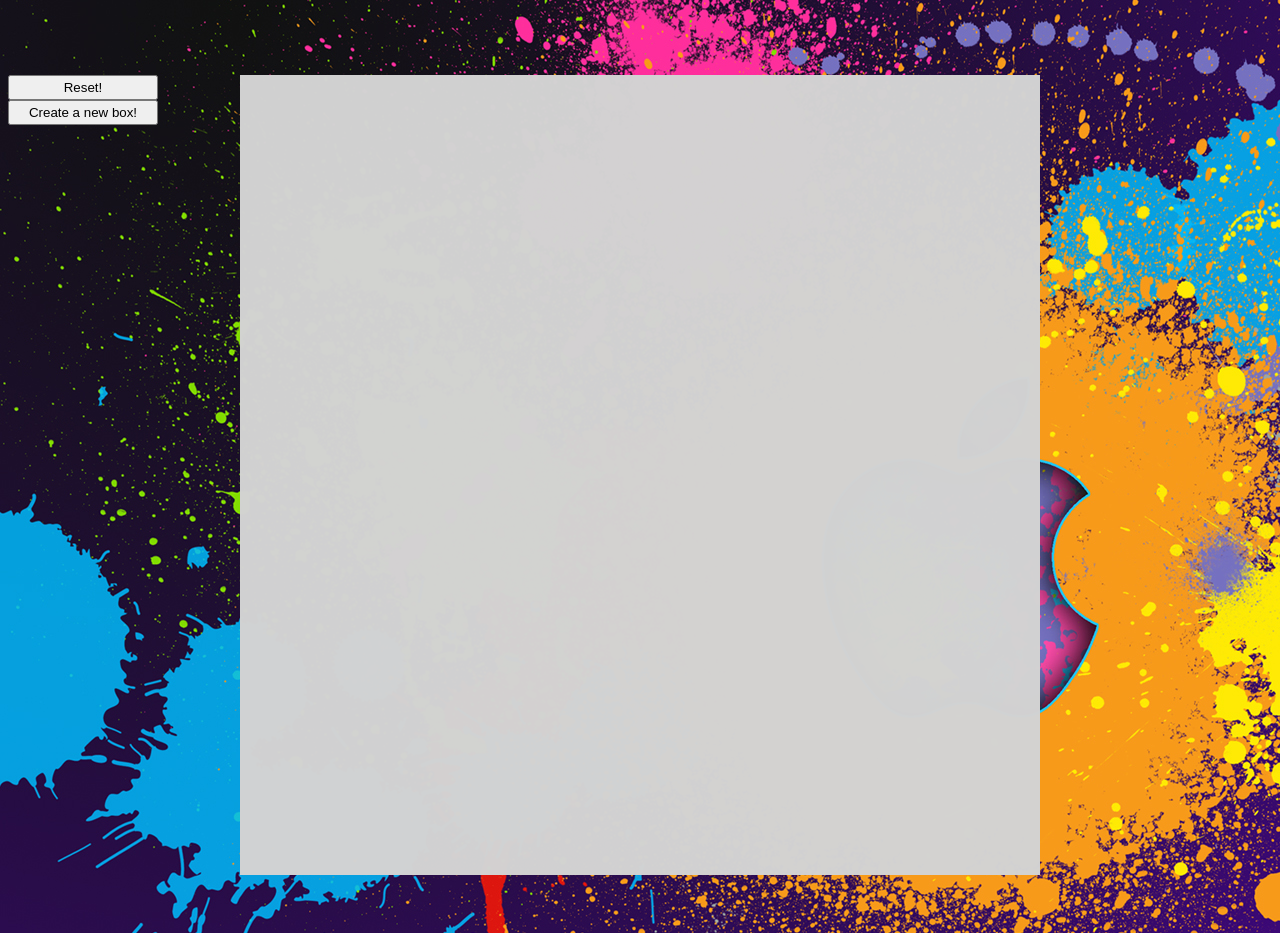
==== index.html @ a4c0f002 "Etch-a-sketch" ====
<!DOCTYPE HTML>

<html>

<head>
  <title>Etch A Sketch</title>
  <link href="style.css" type="text/css" rel="stylesheet">
</head>

<body>
	<div class="grid-table">
	
	</div>
	
	<div class="reset-button">
	<button class="reset-button" type="button">Reset!</button>
	</div>
	
	<div class="set-button">
	  <button class="set-button" type="button">Create a new box!</button>
	</div>
</body>

<script src="script.js"></script>

</html>
---- style.css ----
.grid-table {
	display: grid;
	position: relative;
	width: 800px;
	height: 800px;
	grid-template-columns: repeat(16, auto);
	grid-template-rows: repeat(16, auto);
	margin: auto;
	margin-top: 75px;
	opacity: 0.99;
}

.table-contents {
	background-color: #d3d3d3;
	border: 0px white solid;
	padding: 10px;
}

.table-contents-changed {
	background-color: white;
	border: 2px black solid;
	padding: 10px;
}

.reset-button {
	position: relative;
	height: 25px;
	width: 150px;
	top: -400px;
}

.set-button {
	position: relative;
	height: 25px;
	width: 150px;
	top: -400px;
}

body {
	background-image: url("./apple.jpg")
}
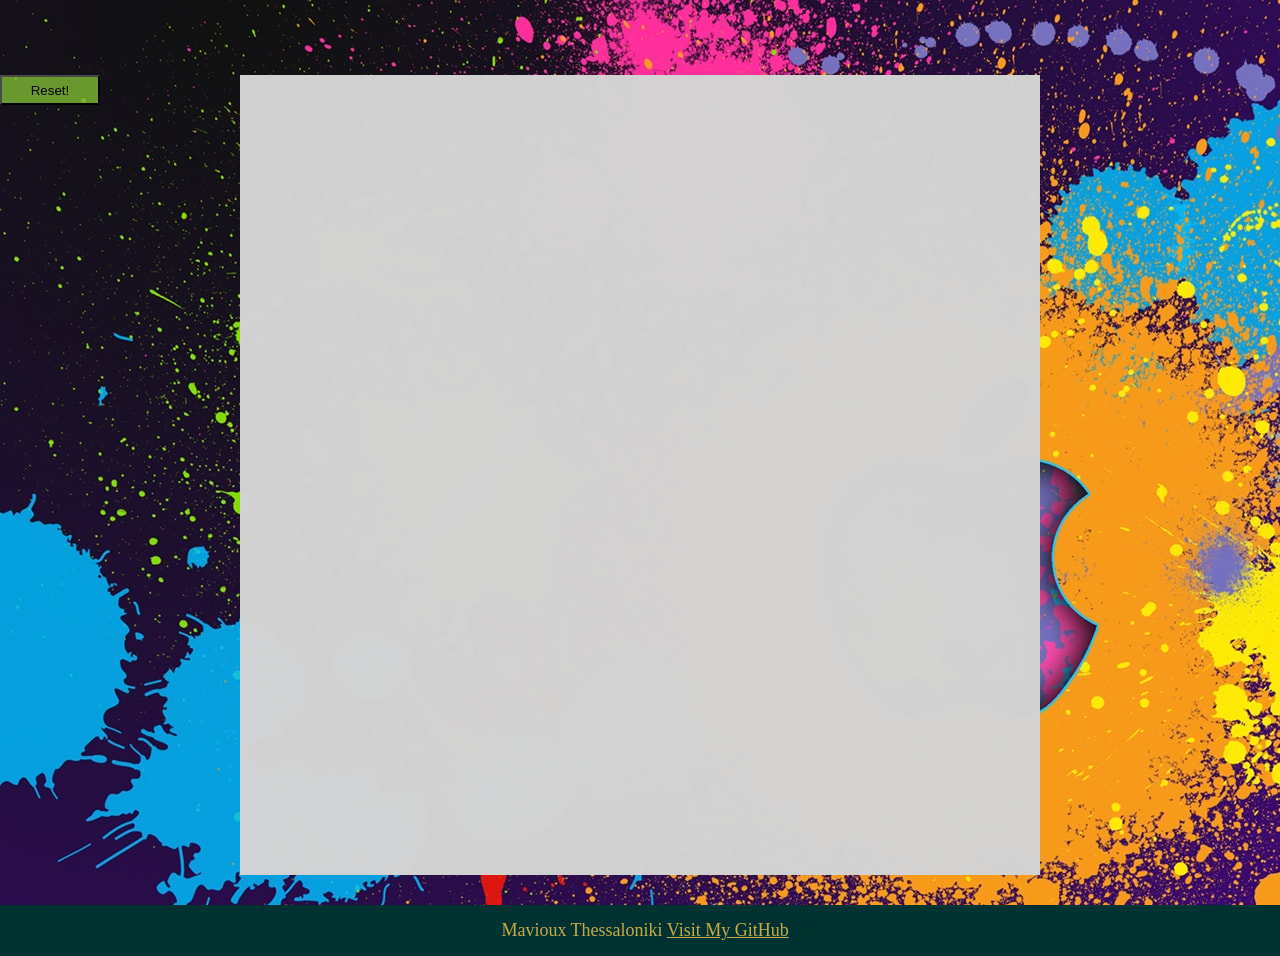
==== commit 5f0e8f7f: "Add files via upload" ====
--- a/index.html
+++ b/index.html
@@ -12,12 +12,16 @@
 	
 	</div>
 	
-	<div class="reset-button">
+	<div class="reset-button-cont">
 	<button class="reset-button" type="button">Reset!</button>
 	</div>
 	
-	<div class="set-button">
+	<div class="set-button-cont">
 	  <button class="set-button" type="button">Create a new box!</button>
+	</div>
+	
+	<div class="footer">
+	  Mavioux Thessaloniki <a href="https://github.com/Mavioux" target="_blank">Visit My GitHub</a>
 	</div>
 </body>
 
--- a/style.css
+++ b/style.css
@@ -24,19 +24,43 @@
 
 .reset-button {
 	position: relative;
-	height: 25px;
-	width: 150px;
-	top: -400px;
+	height: 30px;
+	width: 100px;
+	top: -800px;
+	background-color: rgb(120, 176, 50);
+	opacity: 0.85;
 }
 
 .set-button {
+	display: none;
 	position: relative;
 	height: 25px;
 	width: 150px;
-	top: -400px;
+	top: -355px;
 }
 
+.footer {
+	font-size: 18px;
+	display: inline-block;
+	position: relative;
+	width: 98.45%;
+	background-color: rgb(0, 50, 50);
+	margin: auto;
+	color: rgb(200, 170, 70);
+	text-align: center;
+	vertical-align: middle;
+	padding: 15px;
+	margin-bottom: 0px;
+}
+a {
+	color: rgb(200, 170, 70);
+}
+
+
 body {
-	background-image: url("./apple.jpg")
+	width:100%;
+	background-image: url("./apple-min.jpg");
+	padding: 0;
+	margin: 0;
 }
 	
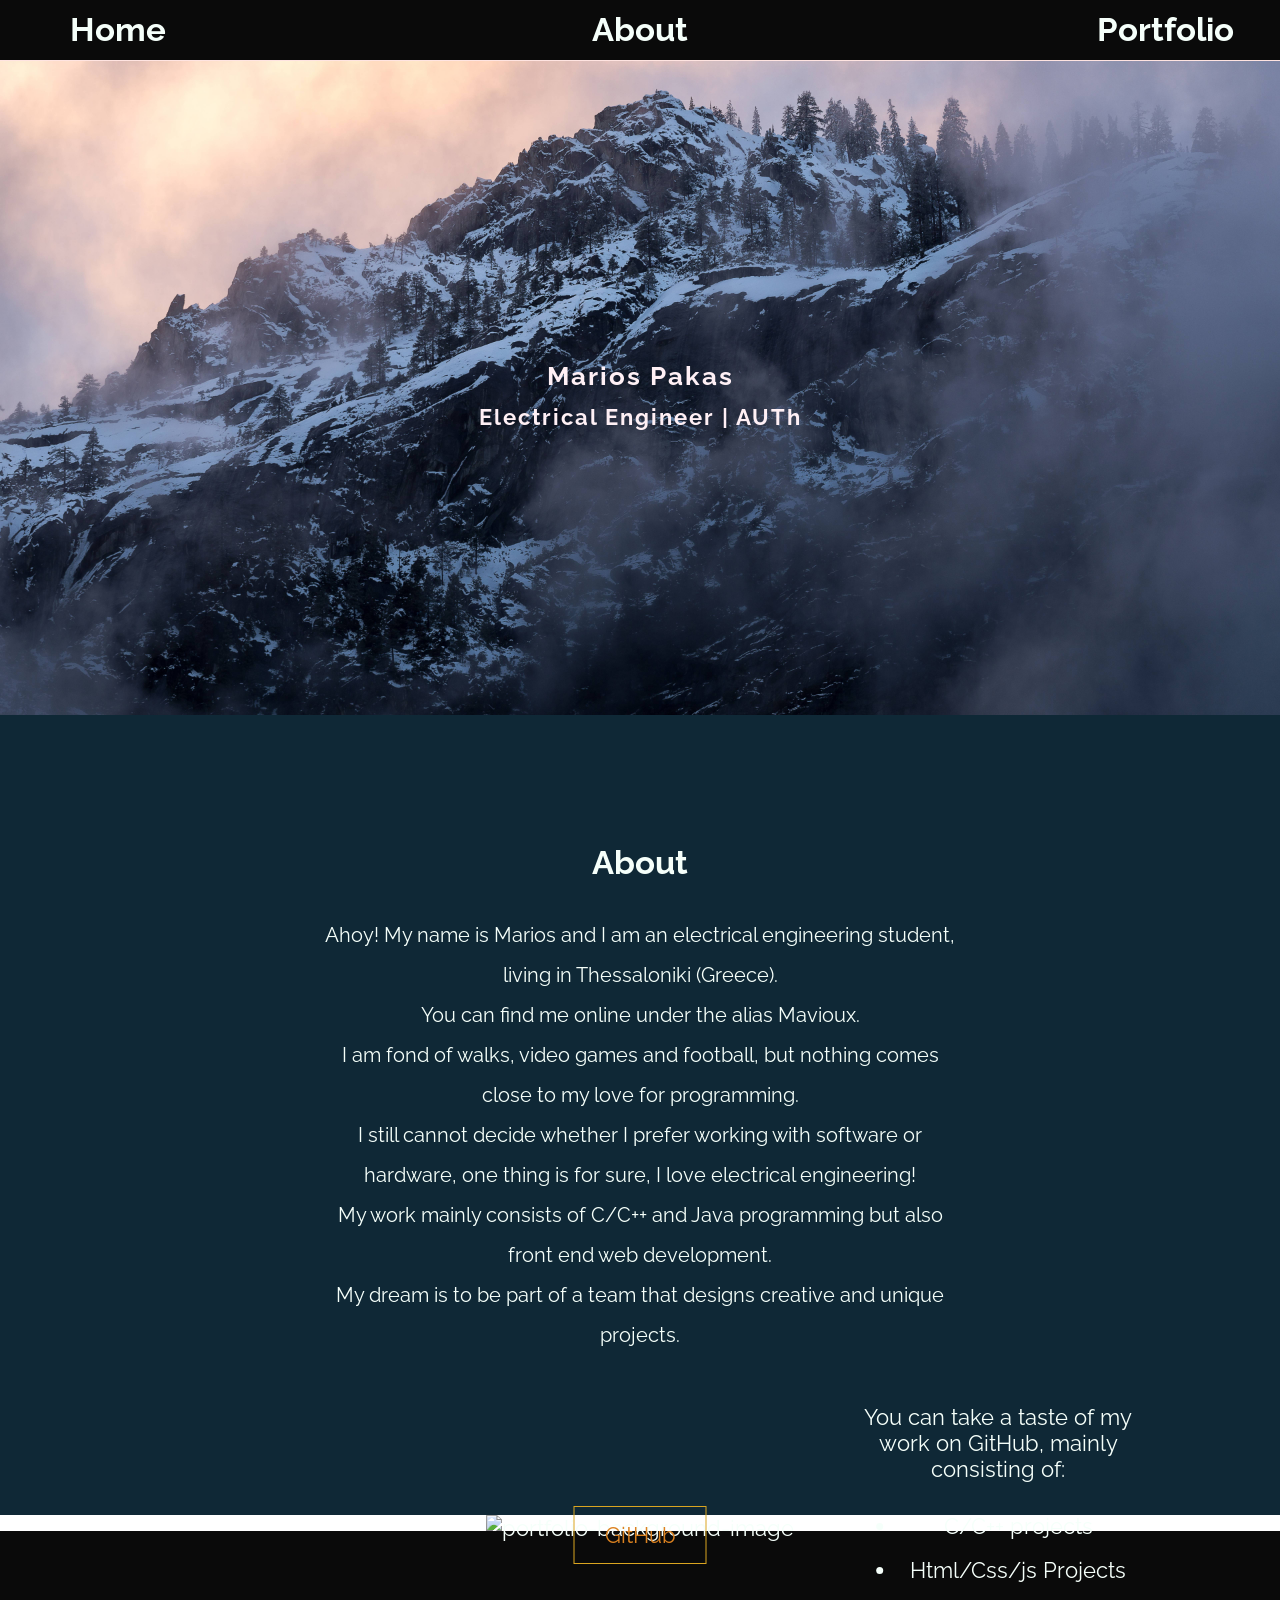
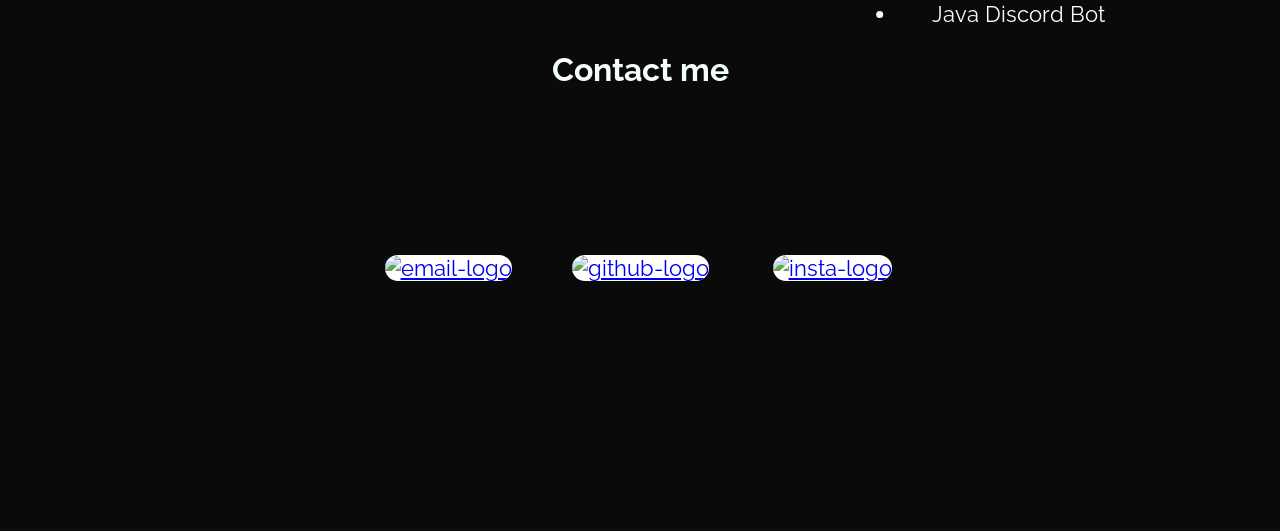
==== commit b8898b43: "Personal website" ====
--- a/index.html
+++ b/index.html
@@ -1,30 +1,68 @@
-<!DOCTYPE HTML>
-
-<html>
-
-<head>
-  <title>Etch A Sketch</title>
-  <link href="style.css" type="text/css" rel="stylesheet">
-</head>
-
-<body>
-	<div class="grid-table">
-	
-	</div>
-	
-	<div class="reset-button-cont">
-	<button class="reset-button" type="button">Reset!</button>
-	</div>
-	
-	<div class="set-button-cont">
-	  <button class="set-button" type="button">Create a new box!</button>
-	</div>
-	
-	<div class="footer">
-	  Mavioux Thessaloniki <a href="https://github.com/Mavioux" target="_blank">Visit My GitHub</a>
-	</div>
-</body>
-
-<script src="script.js"></script>
-
+<!DOCTYPE HTML>
+
+<html>
+
+  <head>
+    <title> Mavioux Website </title>
+    <link rel="stylesheet" href="style.css" type="text/css">
+	<link href='https://fonts.googleapis.com/css?family=Raleway' rel='stylesheet'>
+  </head>
+  
+  <body>
+	
+    <div class="toolbar">
+	  <h2 class="home"> <a href="#home-info-id"> Home </a></h2>
+	  <h2 class="mavioux"> <a href="#about-info-id"> About </a></h2>
+	  <h2 class="portfolio"> <a href="#portfolio-info-id"> Portfolio </a></h2>
+	</div>
+	
+	
+	<div class="home-info" id="home-info-id">
+	  <img src="nPfNFVq.jpg" alt="up-background-image" class="up-img">
+	  <div class="home-info-contents">
+	    <h3> Marios Pakas </h3>
+	    <h4> Electrical Engineer | AUTh <h4>
+	  </div>
+	</div>
+	
+	<div class="about-info" id="about-info-id">
+	  <h2> About </h2>
+	  <p> Ahoy! My name is Marios and I am an electrical engineering student, living in Thessaloniki (Greece).<br> You can find me online under the alias Mavioux.<br>
+	  I am fond of walks, video games and football, but nothing comes close to my love for programming.<br> I still cannot decide whether I prefer working with software or hardware, one thing is for sure, I love electrical engineering!<br>
+	  My work mainly consists of C/C++ and Java programming but also front end web development.<br> My dream is to be part of a team that designs creative and unique projects. </p>
+	</div>
+	
+	<div class="portfolio-info" id="portfolio-info-id">
+	  <img src="https://images.wallpaperscraft.com/image/processor_cpu_upgrade_installation_chip_robot_5633_1920x1080.jpg" alt="portfolio-background-image" class="up-img">
+	  <div class="portfolio-info-contents">
+	    <p> You can take a taste of my work on GitHub, mainly consisting of: <br>
+		<ul>
+		  <li>C/C++ projects</li>
+		  <li>Html/Css/js Projects</li>		  
+		  <li>Java Discord Bot</li>
+		</ul>
+		</p>
+	  </div>
+	  
+	  <a class= "github-box" target="_blank" href="https://github.com/Mavioux">GitHub</a>
+	</div>
+	
+	<div class="contact-me">
+	  <div class="contact-me-sentence">
+	    Contact me
+	  </div>
+	  <div class="contact-box">
+	   <div class="email-logo">
+			<a target="_blank" href="mailto:pakmarios@gmail.com"><img src="https://img.freepik.com/free-icon/email-envelope-outline-shape-with-rounded-corners_318-49938.jpg?size=338&ext=jpg" alt="email-logo"></a>
+		</div>
+		<div class="github-logo">
+			<a target="_blank" href="https://github.com/Mavioux"><img src="https://image.flaticon.com/icons/svg/25/25231.svg" alt="github-logo"></a>
+		</div>
+		<div class="github-logo">
+			<a target="_blank" href="https://www.instagram.com/mavioux/"><img src="https://img.freepik.com/free-vector/instagram-icon_1057-2227.jpg?size=338&ext=jpg" alt="insta-logo"></a>
+		</div>
+	  </div>
+	</div>
+	
+  </body>
 </html>
--- a/style.css
+++ b/style.css
@@ -1,66 +1,242 @@
-.grid-table {
-	display: grid;
-	position: relative;
-	width: 800px;
-	height: 800px;
-	grid-template-columns: repeat(16, auto);
-	grid-template-rows: repeat(16, auto);
-	margin: auto;
-	margin-top: 75px;
-	opacity: 0.99;
-}
-
-.table-contents {
-	background-color: #d3d3d3;
-	border: 0px white solid;
-	padding: 10px;
-}
-
-.table-contents-changed {
-	background-color: white;
-	border: 2px black solid;
-	padding: 10px;
-}
-
-.reset-button {
-	position: relative;
-	height: 30px;
-	width: 100px;
-	top: -800px;
-	background-color: rgb(120, 176, 50);
-	opacity: 0.85;
-}
-
-.set-button {
-	display: none;
-	position: relative;
-	height: 25px;
-	width: 150px;
-	top: -355px;
-}
-
-.footer {
-	font-size: 18px;
-	display: inline-block;
-	position: relative;
-	width: 98.45%;
-	background-color: rgb(0, 50, 50);
-	margin: auto;
-	color: rgb(200, 170, 70);
-	text-align: center;
-	vertical-align: middle;
-	padding: 15px;
-	margin-bottom: 0px;
-}
-a {
-	color: rgb(200, 170, 70);
-}
-
-
-body {
-	width:100%;
-	background-image: url("./apple-min.jpg");
-	padding: 0;
-	margin: 0;
-}
-	
+html, body {
+    margin: 0px;
+    height: 100%;
+	min-width: 1185px;
+}
+
+html {
+	scroll-behavior: smooth;
+}
+
+body {
+	font-family: 'Raleway';
+	font-size: 22px;
+	color: rgb(245,255,250);
+	//background-image: url("nPfNFVq.jpg");
+	//background-size: cover;
+	//background-repeat: no-repeat;
+}
+
+.up-img {
+	position: relative;
+	width: 100%;
+	object-fit: cover;
+}
+
+.toolbar {
+	width: 100%;
+	height: 60px;
+	display: block;
+	position: fixed;
+	top: 0;
+	text-align: center;
+	border-bottom: 0.05px solid rgb(255,228,225);
+	z-index:1000;
+	background-color: rgba(10,10,10,1);
+	min-width: 500px;
+}
+
+.transparent-toolbar {
+	background-color: rgba(10,10,10,0.3);
+	border-bottom: none;
+}
+
+h2 {
+	display: inline-block;
+	text-align: center;
+}
+
+.toolbar .mavioux {
+	width: 140px;
+	height: 30px;
+	margin: 10px;
+	display: inline-block;
+	padding-bottom: auto;
+	padding-top: auto;
+	position: relative;
+	z-index:1001;
+}
+
+.toolbar .portfolio {
+	width: 140px;
+	height: 30px;
+	margin: 10px;
+	display: inline-block;
+	padding-bottom: auto;
+	padding-top: auto;
+	position: relative;
+	right: 3%;
+	float: right;
+	z-index: 1001;
+}
+
+.toolbar .home {
+	width: 140px;
+	height: 30px;
+	display: inline-block;
+	margin: 10px;
+	padding-bottom: auto;
+	padding-top: auto;
+	position: relative;
+	left: 3%;
+	float: left;
+	z-index:1001;
+}
+
+.home-info {
+	margin: 0;
+	margin-bottom:-10px;
+	display: block;
+	width: 100%;
+	text-align: center;
+	position: relative;
+	top: 0px;
+	//text-shadow: 3px 1px black;
+	color: rgb(255,240,245);
+}
+
+.home-info-contents {
+	letter-spacing: 2px;
+	//font-size: 24px;
+	line-height: 50%;
+	//color: rgb(250,180,150);
+	position: absolute;
+    top: 55%;
+    left: 50%;
+    transform: translate(-50%, -50%);
+}
+
+.toolbar a {
+	border-radius: 7.5px;
+	padding: 5px;
+	color: rgb(245,255,250);
+	text-decoration: none;
+	//opacity:1;
+}
+
+.toolbar a:hover {
+	background-color: rgb(0,50,0);
+}
+
+.about-info {
+	margin:0;
+	position: relative;
+	width: 100%;
+	height: 800px;
+	//background-color: RGB(50, 78, 99);
+	background-color: RGB(15, 40, 54);
+	text-align: center;
+	z-index: 99;
+	min-width: 950px;
+}
+
+.about-info p {
+	position: absolute;
+    top: 50%;
+    left: 50%;
+    transform: translate(-50%, -50%);
+	font-size: 20px;
+	line-height: 200%;
+}
+
+.about-info h2 {
+	position: absolute;
+	top: 15%;
+    left: 50%;
+    transform: translate(-50%, -50%);
+}
+
+.portfolio-info {
+	margin: 0;
+	display: block;
+	width: 100%;
+	text-align: center;
+	position: relative;
+	width: 100%;
+	z-index: 100;
+	min-width: 1185px;
+}
+
+.portfolio-info-contents {
+	position: absolute;
+    top: 18%;
+    left: 78%;
+    transform: translate(-50%, -50%);
+}
+
+.portfolio-info-contents  ul{
+	line-height: 200%;
+}
+
+.github-box {
+	padding: 15px;
+	padding-right: 30px;
+	padding-left: 30px;
+	display: block;
+	color: rgb(245,255,250);
+	text-decoration: none;
+	position: absolute;
+    top: 75%;
+    left: 50%;
+    transform: translate(-50%, -50%);
+	border: 1px solid rgb(218,165,32);
+	transition-duration: 0.5s;
+	color: rgb(220,130,32);
+}
+
+.github-box:hover {
+	background-color: rgb(220,130,32);
+	color: rgb(245,255,250);
+}
+
+.contact-me {
+	text-align: center;
+	margin-top: -10px;
+	width: 100%;
+	height: 600px;
+	background-color: rgb(10,10,10);
+}
+
+.contact-me-sentence {
+	font-size: 32px;
+	font-weight: bold;
+	position: relative;
+	top: 20%;
+}
+
+.contact-box {
+	justify-content: center;
+	display: grid;
+	grid-template-columns: repeat(3, 1fr);
+	position: relative;
+	width: 45%;
+	position: relative;
+    top: 50%;
+    left: 50%;
+    transform: translate(-50%, -50%);
+}
+
+.github-logo img {
+	background-color: white;
+	width: 200px;
+	height: 200px;
+	border-radius: 50px;
+}
+
+.email-logo img {
+	background-color: white;
+	width: 200px;
+	height: 200px;
+	border-radius: 50px;
+}
+
+.insta-logo img {
+	background-color: white;
+	width: 200px;
+	height: 200px;
+	border-radius: 50px;
+}
+
+
+
+
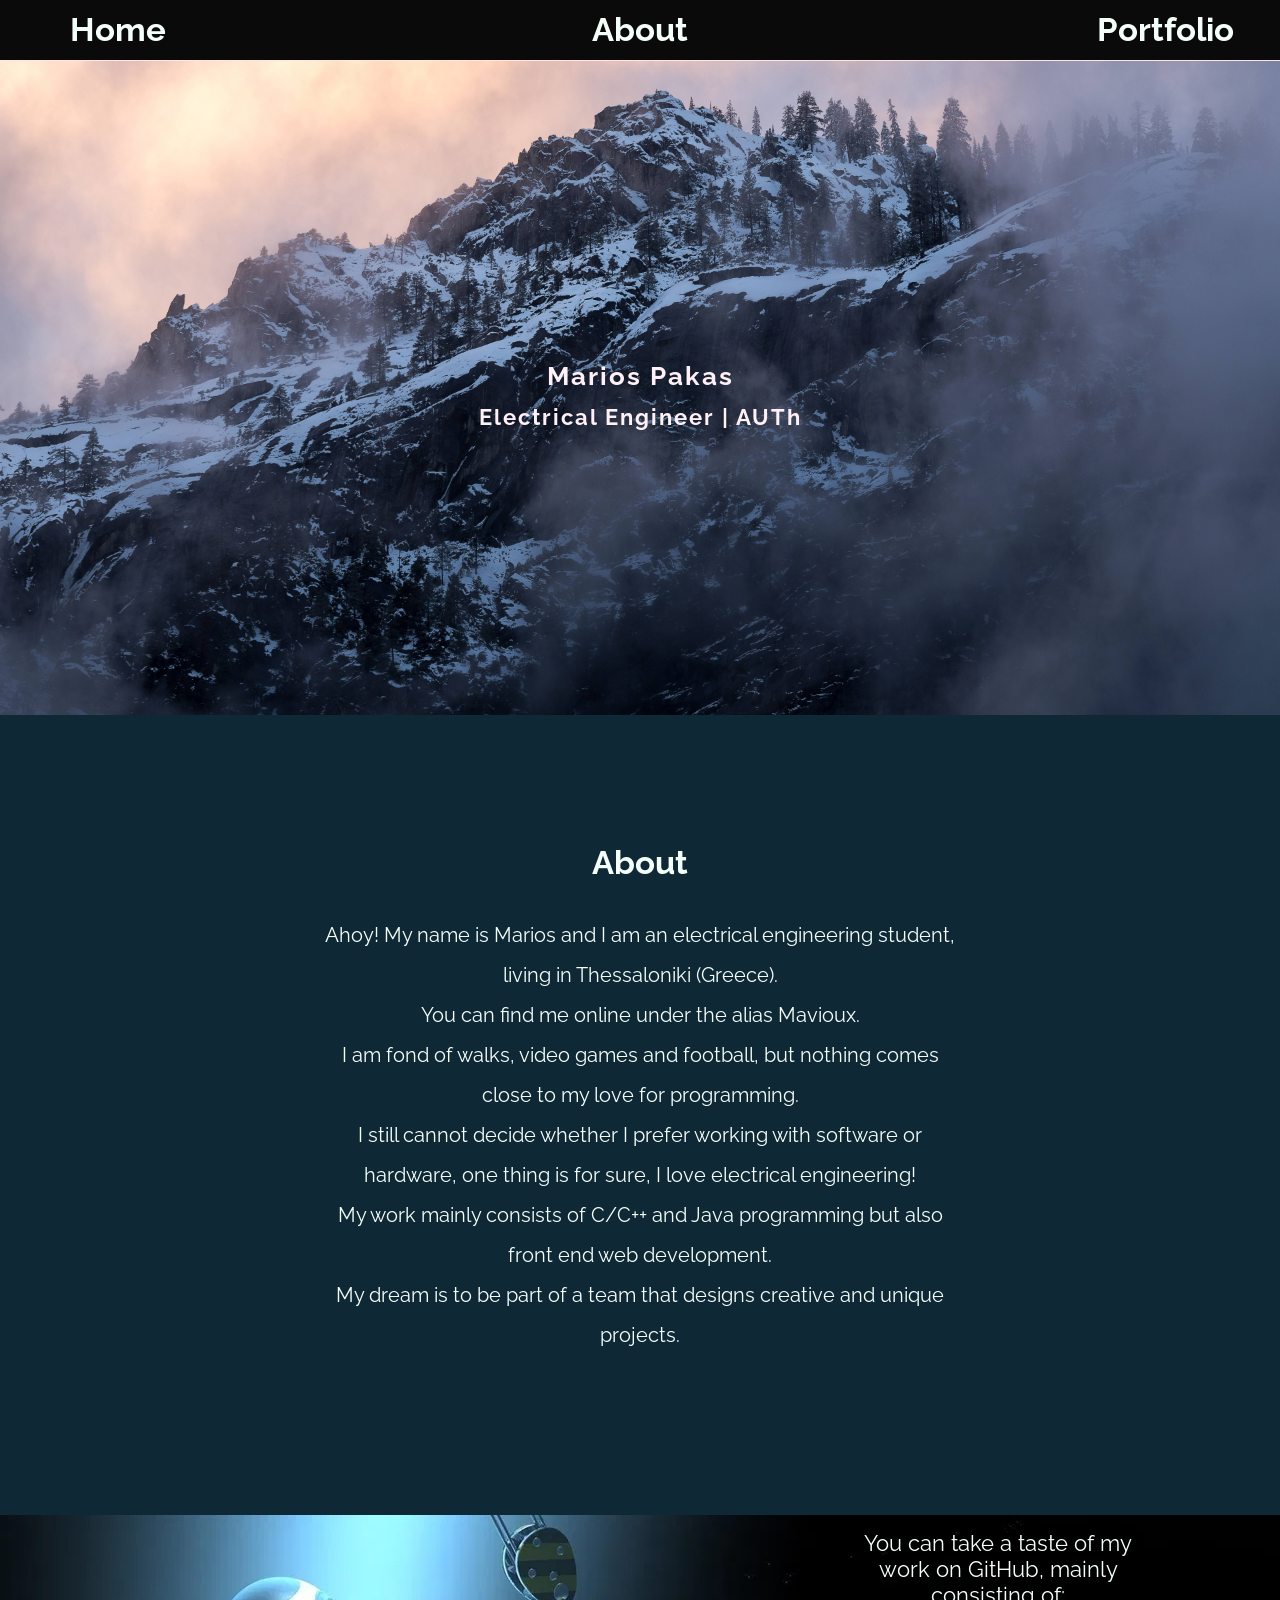
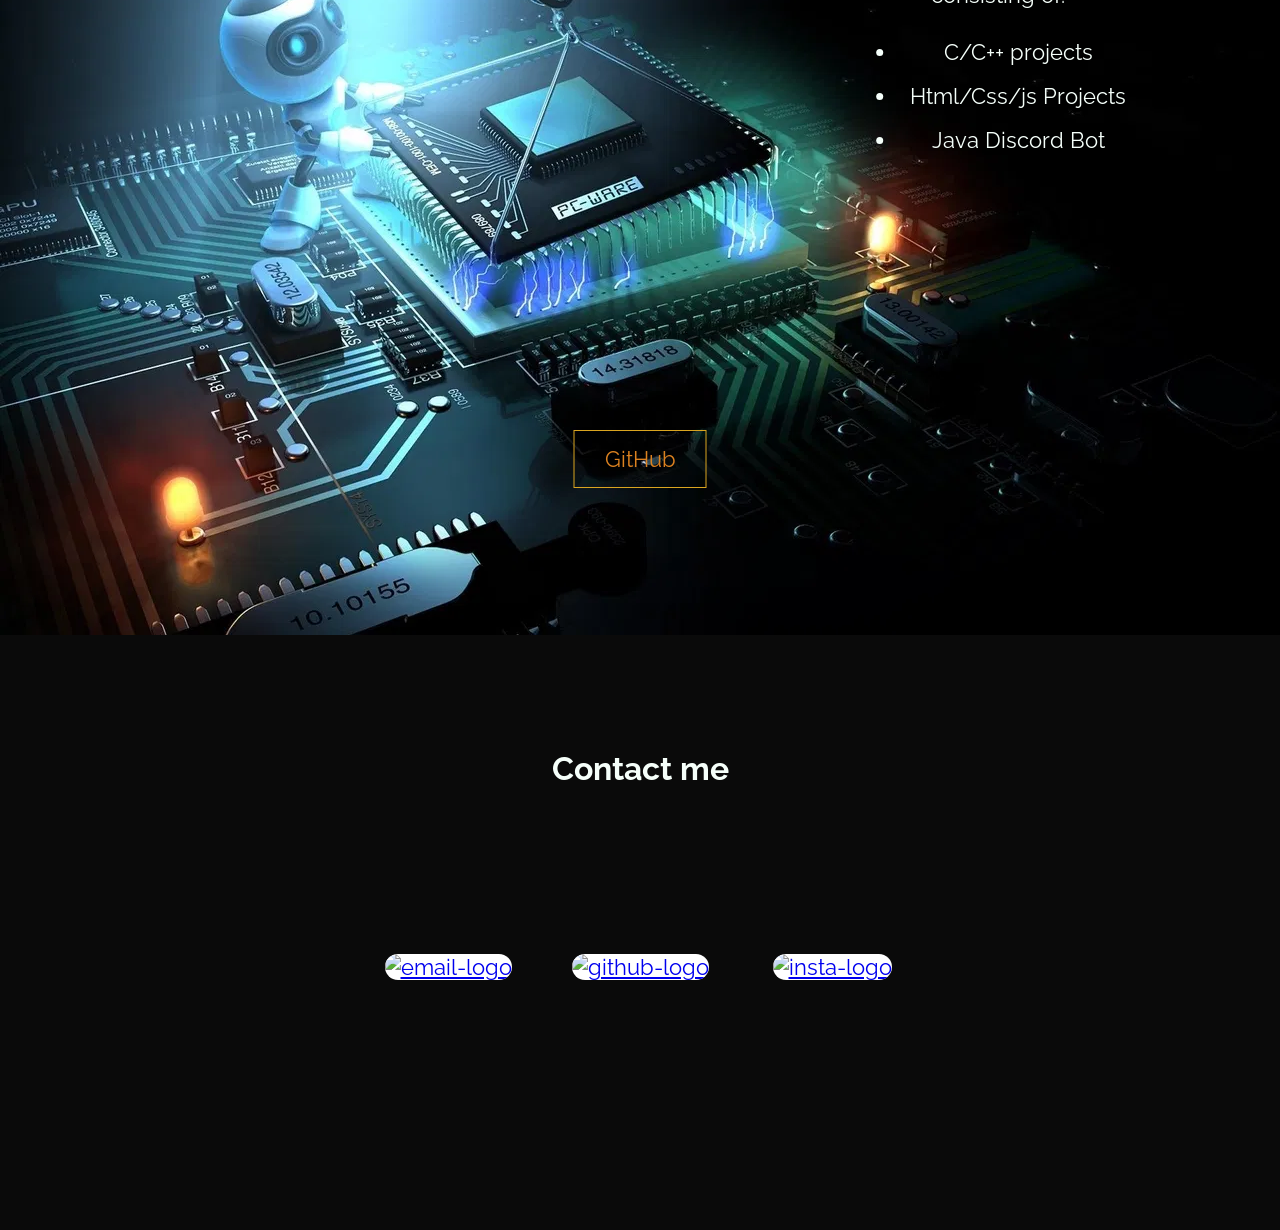
==== commit ba3789bb: "Downloaded robot cpu photo" ====
--- a/index.html
+++ b/index.html
@@ -1,68 +1,71 @@
-<!DOCTYPE HTML>
-
-<html>
-
-  <head>
-    <title> Mavioux Website </title>
-    <link rel="stylesheet" href="style.css" type="text/css">
-	<link href='https://fonts.googleapis.com/css?family=Raleway' rel='stylesheet'>
-  </head>
-  
-  <body>
-	
-    <div class="toolbar">
-	  <h2 class="home"> <a href="#home-info-id"> Home </a></h2>
-	  <h2 class="mavioux"> <a href="#about-info-id"> About </a></h2>
-	  <h2 class="portfolio"> <a href="#portfolio-info-id"> Portfolio </a></h2>
-	</div>
-	
-	
-	<div class="home-info" id="home-info-id">
-	  <img src="nPfNFVq.jpg" alt="up-background-image" class="up-img">
-	  <div class="home-info-contents">
-	    <h3> Marios Pakas </h3>
-	    <h4> Electrical Engineer | AUTh <h4>
-	  </div>
-	</div>
-	
-	<div class="about-info" id="about-info-id">
-	  <h2> About </h2>
-	  <p> Ahoy! My name is Marios and I am an electrical engineering student, living in Thessaloniki (Greece).<br> You can find me online under the alias Mavioux.<br>
-	  I am fond of walks, video games and football, but nothing comes close to my love for programming.<br> I still cannot decide whether I prefer working with software or hardware, one thing is for sure, I love electrical engineering!<br>
-	  My work mainly consists of C/C++ and Java programming but also front end web development.<br> My dream is to be part of a team that designs creative and unique projects. </p>
-	</div>
-	
-	<div class="portfolio-info" id="portfolio-info-id">
-	  <img src="https://images.wallpaperscraft.com/image/processor_cpu_upgrade_installation_chip_robot_5633_1920x1080.jpg" alt="portfolio-background-image" class="up-img">
-	  <div class="portfolio-info-contents">
-	    <p> You can take a taste of my work on GitHub, mainly consisting of: <br>
-		<ul>
-		  <li>C/C++ projects</li>
-		  <li>Html/Css/js Projects</li>		  
-		  <li>Java Discord Bot</li>
-		</ul>
-		</p>
-	  </div>
-	  
-	  <a class= "github-box" target="_blank" href="https://github.com/Mavioux">GitHub</a>
-	</div>
-	
-	<div class="contact-me">
-	  <div class="contact-me-sentence">
-	    Contact me
-	  </div>
-	  <div class="contact-box">
-	   <div class="email-logo">
-			<a target="_blank" href="mailto:pakmarios@gmail.com"><img src="https://img.freepik.com/free-icon/email-envelope-outline-shape-with-rounded-corners_318-49938.jpg?size=338&ext=jpg" alt="email-logo"></a>
-		</div>
-		<div class="github-logo">
-			<a target="_blank" href="https://github.com/Mavioux"><img src="https://image.flaticon.com/icons/svg/25/25231.svg" alt="github-logo"></a>
-		</div>
-		<div class="github-logo">
-			<a target="_blank" href="https://www.instagram.com/mavioux/"><img src="https://img.freepik.com/free-vector/instagram-icon_1057-2227.jpg?size=338&ext=jpg" alt="insta-logo"></a>
-		</div>
-	  </div>
-	</div>
-	
-  </body>
+<!DOCTYPE HTML>
+
+<html>
+
+  <head>
+    <title> Mavioux Website </title>
+    <link rel="stylesheet" href="style.css" type="text/css">
+	<link href='https://fonts.googleapis.com/css?family=Raleway' rel='stylesheet'>
+  </head>
+  
+  <body>
+	
+    <div class="toolbar">
+	  <h2 class="home"> <a href="#home-info-id"> Home </a></h2>
+	  <h2 class="mavioux"> <a href="#about-info-id"> About </a></h2>
+	  <h2 class="portfolio"> <a href="#portfolio-info-id"> Portfolio </a></h2>
+	</div>
+	
+	
+	<div class="home-info" id="home-info-id">
+	  <img src="nPfNFVq.jpg" alt="up-background-image" class="up-img">
+	  <div class="home-info-contents">
+	    <h3> Marios Pakas </h3>
+	    <h4> Electrical Engineer | AUTh <h4>
+	  </div>
+	</div>
+	
+	<div class="about-info" id="about-info-id">
+	  <h2> About </h2>
+	  <p> Ahoy! My name is Marios and I am an electrical engineering student, living in Thessaloniki (Greece).<br> You can find me online under the alias Mavioux.<br>
+	  I am fond of walks, video games and football, but nothing comes close to my love for programming.<br> I still cannot decide whether I prefer working with software or hardware, one thing is for sure, I love electrical engineering!<br>
+	  My work mainly consists of C/C++ and Java programming but also front end web development.<br> My dream is to be part of a team that designs creative and unique projects. </p>
+	</div>
+	
+	<div class="portfolio-info" id="portfolio-info-id">
+	  <img src="processor-robot.jpg">
+	  	  <div class="portfolio-info-contents">
+	    <p> You can take a taste of my work on GitHub, mainly consisting of: <br>
+		<ul>
+		  <li>C/C++ projects</li>
+		  <li>Html/Css/js Projects</li>		  
+		  <li>Java Discord Bot</li>
+		</ul>
+		</p>
+	  </div>
+	  
+	  <a class= "github-box" target="_blank" href="https://github.com/Mavioux">GitHub</a>
+	</div>
+	
+	<div class="contact-me">
+	  <div class="contact-me-sentence">
+	    Contact me
+	  </div>
+	  <div class="contact-box">
+	   <div class="email-logo">
+			<a target="_blank" href="mailto:pakmarios@gmail.com"><img src="https://img.freepik.com/free-icon/email-envelope-outline-shape-with-rounded-corners_318-49938.jpg?size=338&ext=jpg" alt="email-logo"></a>
+		</div>
+		<div class="github-logo">
+			<a target="_blank" href="https://github.com/Mavioux"><img src="https://image.flaticon.com/icons/svg/25/25231.svg" alt="github-logo"></a>
+		</div>
+		<div class="github-logo">
+			<a target="_blank" href="https://www.instagram.com/mavioux/"><img src="https://img.freepik.com/free-vector/instagram-icon_1057-2227.jpg?size=338&ext=jpg" alt="insta-logo"></a>
+		</div>
+	  </div>
+	</div>
+	
+	<script src="https://ajax.googleapis.com/ajax/libs/jquery/2.1.3/jquery.min.js"></script>
+	<script src="script.js"></script>
+	
+  </body>
 </html>
--- a/style.css
+++ b/style.css
@@ -1,242 +1,243 @@
-html, body {
-    margin: 0px;
-    height: 100%;
-	min-width: 1185px;
-}
-
-html {
-	scroll-behavior: smooth;
-}
-
-body {
-	font-family: 'Raleway';
-	font-size: 22px;
-	color: rgb(245,255,250);
-	//background-image: url("nPfNFVq.jpg");
-	//background-size: cover;
-	//background-repeat: no-repeat;
-}
-
-.up-img {
-	position: relative;
-	width: 100%;
-	object-fit: cover;
-}
-
-.toolbar {
-	width: 100%;
-	height: 60px;
-	display: block;
-	position: fixed;
-	top: 0;
-	text-align: center;
-	border-bottom: 0.05px solid rgb(255,228,225);
-	z-index:1000;
-	background-color: rgba(10,10,10,1);
-	min-width: 500px;
-}
-
-.transparent-toolbar {
-	background-color: rgba(10,10,10,0.3);
-	border-bottom: none;
-}
-
-h2 {
-	display: inline-block;
-	text-align: center;
-}
-
-.toolbar .mavioux {
-	width: 140px;
-	height: 30px;
-	margin: 10px;
-	display: inline-block;
-	padding-bottom: auto;
-	padding-top: auto;
-	position: relative;
-	z-index:1001;
-}
-
-.toolbar .portfolio {
-	width: 140px;
-	height: 30px;
-	margin: 10px;
-	display: inline-block;
-	padding-bottom: auto;
-	padding-top: auto;
-	position: relative;
-	right: 3%;
-	float: right;
-	z-index: 1001;
-}
-
-.toolbar .home {
-	width: 140px;
-	height: 30px;
-	display: inline-block;
-	margin: 10px;
-	padding-bottom: auto;
-	padding-top: auto;
-	position: relative;
-	left: 3%;
-	float: left;
-	z-index:1001;
-}
-
-.home-info {
-	margin: 0;
-	margin-bottom:-10px;
-	display: block;
-	width: 100%;
-	text-align: center;
-	position: relative;
-	top: 0px;
-	//text-shadow: 3px 1px black;
-	color: rgb(255,240,245);
-}
-
-.home-info-contents {
-	letter-spacing: 2px;
-	//font-size: 24px;
-	line-height: 50%;
-	//color: rgb(250,180,150);
-	position: absolute;
-    top: 55%;
-    left: 50%;
-    transform: translate(-50%, -50%);
-}
-
-.toolbar a {
-	border-radius: 7.5px;
-	padding: 5px;
-	color: rgb(245,255,250);
-	text-decoration: none;
-	//opacity:1;
-}
-
-.toolbar a:hover {
-	background-color: rgb(0,50,0);
-}
-
-.about-info {
-	margin:0;
-	position: relative;
-	width: 100%;
-	height: 800px;
-	//background-color: RGB(50, 78, 99);
-	background-color: RGB(15, 40, 54);
-	text-align: center;
-	z-index: 99;
-	min-width: 950px;
-}
-
-.about-info p {
-	position: absolute;
-    top: 50%;
-    left: 50%;
-    transform: translate(-50%, -50%);
-	font-size: 20px;
-	line-height: 200%;
-}
-
-.about-info h2 {
-	position: absolute;
-	top: 15%;
-    left: 50%;
-    transform: translate(-50%, -50%);
-}
-
-.portfolio-info {
-	margin: 0;
-	display: block;
-	width: 100%;
-	text-align: center;
-	position: relative;
-	width: 100%;
-	z-index: 100;
-	min-width: 1185px;
-}
-
-.portfolio-info-contents {
-	position: absolute;
-    top: 18%;
-    left: 78%;
-    transform: translate(-50%, -50%);
-}
-
-.portfolio-info-contents  ul{
-	line-height: 200%;
-}
-
-.github-box {
-	padding: 15px;
-	padding-right: 30px;
-	padding-left: 30px;
-	display: block;
-	color: rgb(245,255,250);
-	text-decoration: none;
-	position: absolute;
-    top: 75%;
-    left: 50%;
-    transform: translate(-50%, -50%);
-	border: 1px solid rgb(218,165,32);
-	transition-duration: 0.5s;
-	color: rgb(220,130,32);
-}
-
-.github-box:hover {
-	background-color: rgb(220,130,32);
-	color: rgb(245,255,250);
-}
-
-.contact-me {
-	text-align: center;
-	margin-top: -10px;
-	width: 100%;
-	height: 600px;
-	background-color: rgb(10,10,10);
-}
-
-.contact-me-sentence {
-	font-size: 32px;
-	font-weight: bold;
-	position: relative;
-	top: 20%;
-}
-
-.contact-box {
-	justify-content: center;
-	display: grid;
-	grid-template-columns: repeat(3, 1fr);
-	position: relative;
-	width: 45%;
-	position: relative;
-    top: 50%;
-    left: 50%;
-    transform: translate(-50%, -50%);
-}
-
-.github-logo img {
-	background-color: white;
-	width: 200px;
-	height: 200px;
-	border-radius: 50px;
-}
-
-.email-logo img {
-	background-color: white;
-	width: 200px;
-	height: 200px;
-	border-radius: 50px;
-}
-
-.insta-logo img {
-	background-color: white;
-	width: 200px;
-	height: 200px;
-	border-radius: 50px;
-}
-
-
-
-
+html, body {
+    margin: 0px;
+    height: 100%;
+	min-width: 1185px;
+}
+
+html {
+	scroll-behavior: smooth;
+}
+
+body {
+	font-family: 'Raleway';
+	font-size: 22px;
+	color: rgb(245,255,250);
+	//background-image: url("nPfNFVq.jpg");
+	//background-size: cover;
+	//background-repeat: no-repeat;
+}
+
+.up-img {
+	position: relative;
+	width: 100%;
+	object-fit: cover;
+}
+
+.toolbar {
+	width: 100%;
+	height: 60px;
+	display: block;
+	position: fixed;
+	top: 0;
+	text-align: center;
+	border-bottom: 0.05px solid rgb(255,228,225);
+	z-index:1000;
+	background-color: rgba(10,10,10,1);
+	min-width: 500px;
+}
+
+.toolbar.scrolled {
+  background-color: rgba(10,10,10,0.3)  !important;
+  transition: background-color 50ms linear;
+  border-bottom: none;
+}
+
+h2 {
+	display: inline-block;
+	text-align: center;
+}
+
+.toolbar .mavioux {
+	width: 140px;
+	height: 30px;
+	margin: 10px;
+	display: inline-block;
+	padding-bottom: auto;
+	padding-top: auto;
+	position: relative;
+	z-index:1001;
+}
+
+.toolbar .portfolio {
+	width: 140px;
+	height: 30px;
+	margin: 10px;
+	display: inline-block;
+	padding-bottom: auto;
+	padding-top: auto;
+	position: relative;
+	right: 3%;
+	float: right;
+	z-index: 1001;
+}
+
+.toolbar .home {
+	width: 140px;
+	height: 30px;
+	display: inline-block;
+	margin: 10px;
+	padding-bottom: auto;
+	padding-top: auto;
+	position: relative;
+	left: 3%;
+	float: left;
+	z-index:1001;
+}
+
+.home-info {
+	margin: 0;
+	margin-bottom:-10px;
+	display: block;
+	width: 100%;
+	text-align: center;
+	position: relative;
+	top: 0px;
+	//text-shadow: 3px 1px black;
+	color: rgb(255,240,245);
+}
+
+.home-info-contents {
+	letter-spacing: 2px;
+	//font-size: 24px;
+	line-height: 50%;
+	//color: rgb(250,180,150);
+	position: absolute;
+    top: 55%;
+    left: 50%;
+    transform: translate(-50%, -50%);
+}
+
+.toolbar a {
+	border-radius: 7.5px;
+	padding: 5px;
+	color: rgb(245,255,250);
+	text-decoration: none;
+	//opacity:1;
+}
+
+.toolbar a:hover {
+	background-color: rgb(0,50,0);
+}
+
+.about-info {
+	margin:0;
+	position: relative;
+	width: 100%;
+	height: 800px;
+	//background-color: RGB(50, 78, 99);
+	background-color: RGB(15, 40, 54);
+	text-align: center;
+	z-index: 99;
+	min-width: 950px;
+}
+
+.about-info p {
+	position: absolute;
+    top: 50%;
+    left: 50%;
+    transform: translate(-50%, -50%);
+	font-size: 20px;
+	line-height: 200%;
+}
+
+.about-info h2 {
+	position: absolute;
+	top: 15%;
+    left: 50%;
+    transform: translate(-50%, -50%);
+}
+
+.portfolio-info {
+	margin: 0;
+	display: block;
+	width: 100%;
+	text-align: center;
+	position: relative;
+	width: 100%;
+	z-index: 100;
+	min-width: 1185px;
+}
+
+.portfolio-info-contents {
+	position: absolute;
+    top: 18%;
+    left: 78%;
+    transform: translate(-50%, -50%);
+}
+
+.portfolio-info-contents  ul{
+	line-height: 200%;
+}
+
+.github-box {
+	padding: 15px;
+	padding-right: 30px;
+	padding-left: 30px;
+	display: block;
+	color: rgb(245,255,250);
+	text-decoration: none;
+	position: absolute;
+    top: 75%;
+    left: 50%;
+    transform: translate(-50%, -50%);
+	border: 1px solid rgb(218,165,32);
+	transition-duration: 0.5s;
+	color: rgb(220,130,32);
+}
+
+.github-box:hover {
+	background-color: rgb(220,130,32);
+	color: rgb(245,255,250);
+}
+
+.contact-me {
+	text-align: center;
+	margin-top: -10px;
+	width: 100%;
+	height: 600px;
+	background-color: rgb(10,10,10);
+}
+
+.contact-me-sentence {
+	font-size: 32px;
+	font-weight: bold;
+	position: relative;
+	top: 20%;
+}
+
+.contact-box {
+	justify-content: center;
+	display: grid;
+	grid-template-columns: repeat(3, 1fr);
+	position: relative;
+	width: 45%;
+	position: relative;
+    top: 50%;
+    left: 50%;
+    transform: translate(-50%, -50%);
+}
+
+.github-logo img {
+	background-color: white;
+	width: 200px;
+	height: 200px;
+	border-radius: 50px;
+}
+
+.email-logo img {
+	background-color: white;
+	width: 200px;
+	height: 200px;
+	border-radius: 50px;
+}
+
+.insta-logo img {
+	background-color: white;
+	width: 200px;
+	height: 200px;
+	border-radius: 50px;
+}
+
+
+
+
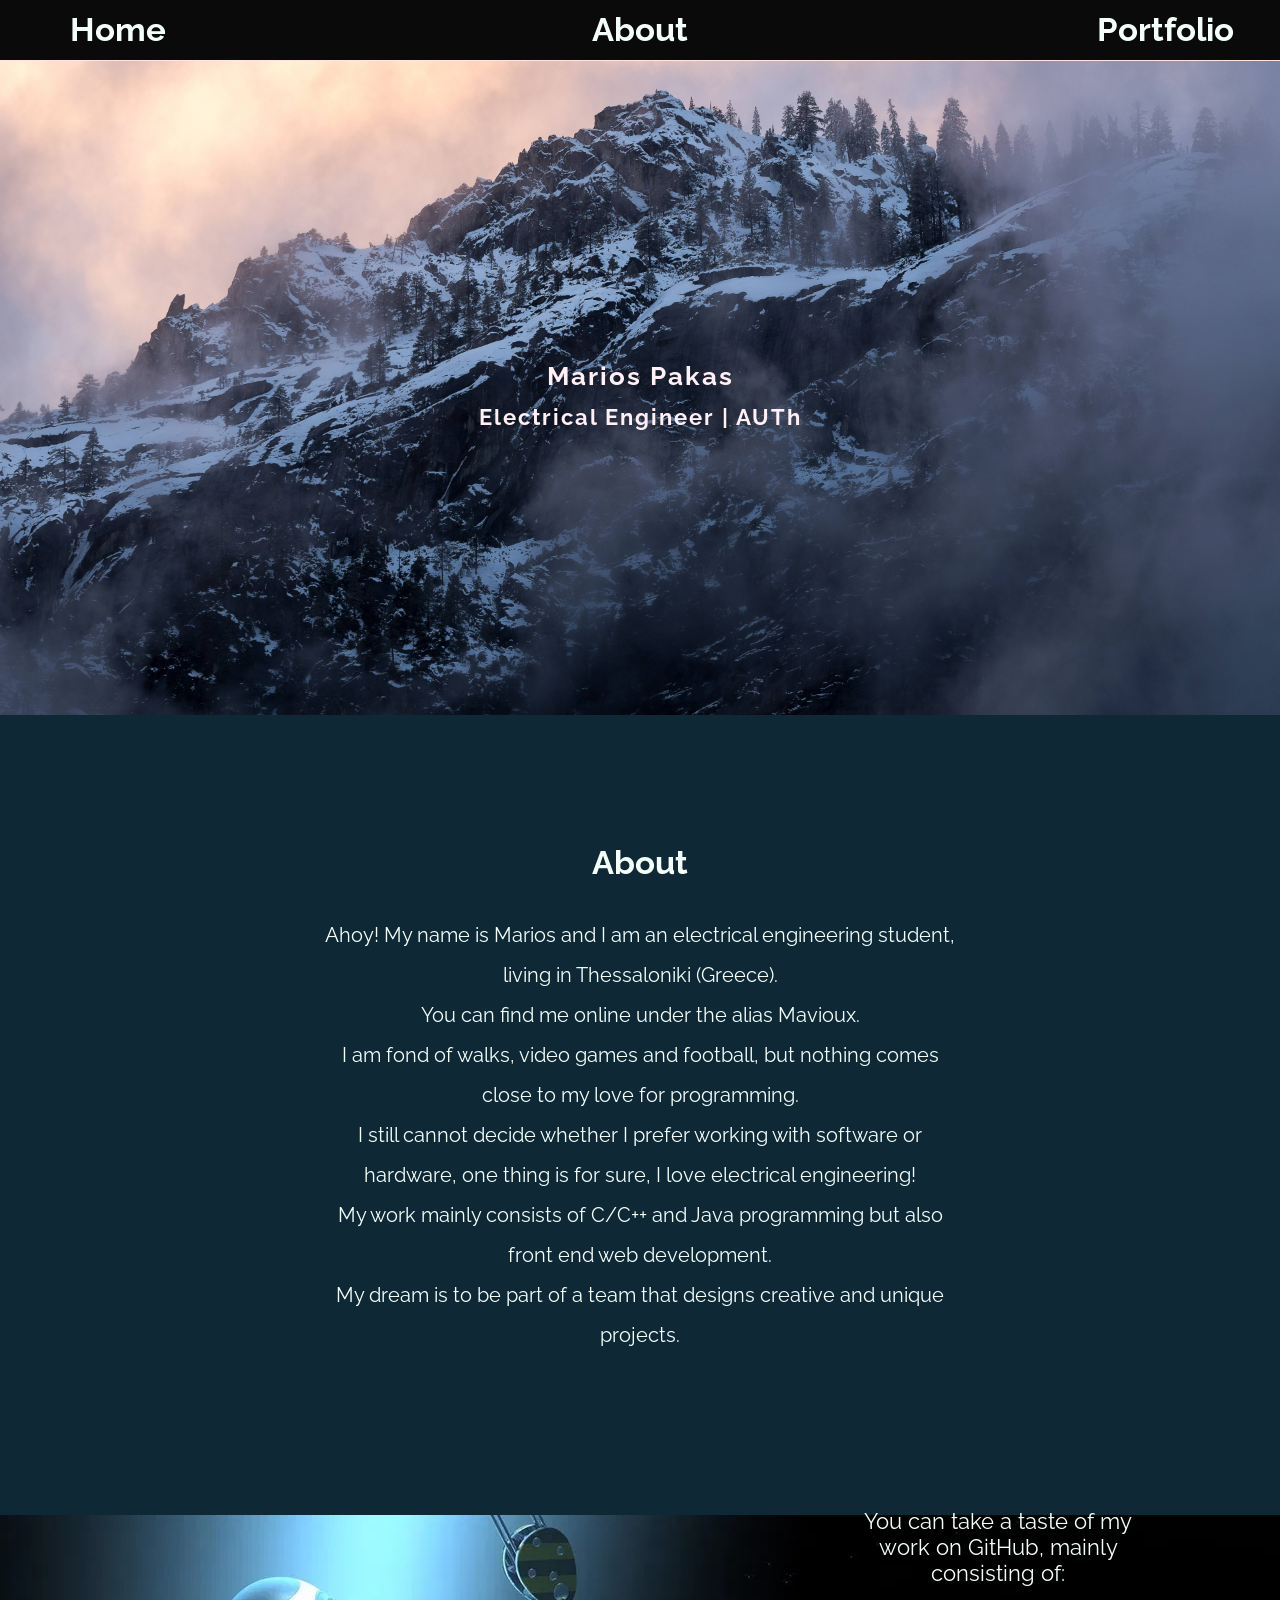
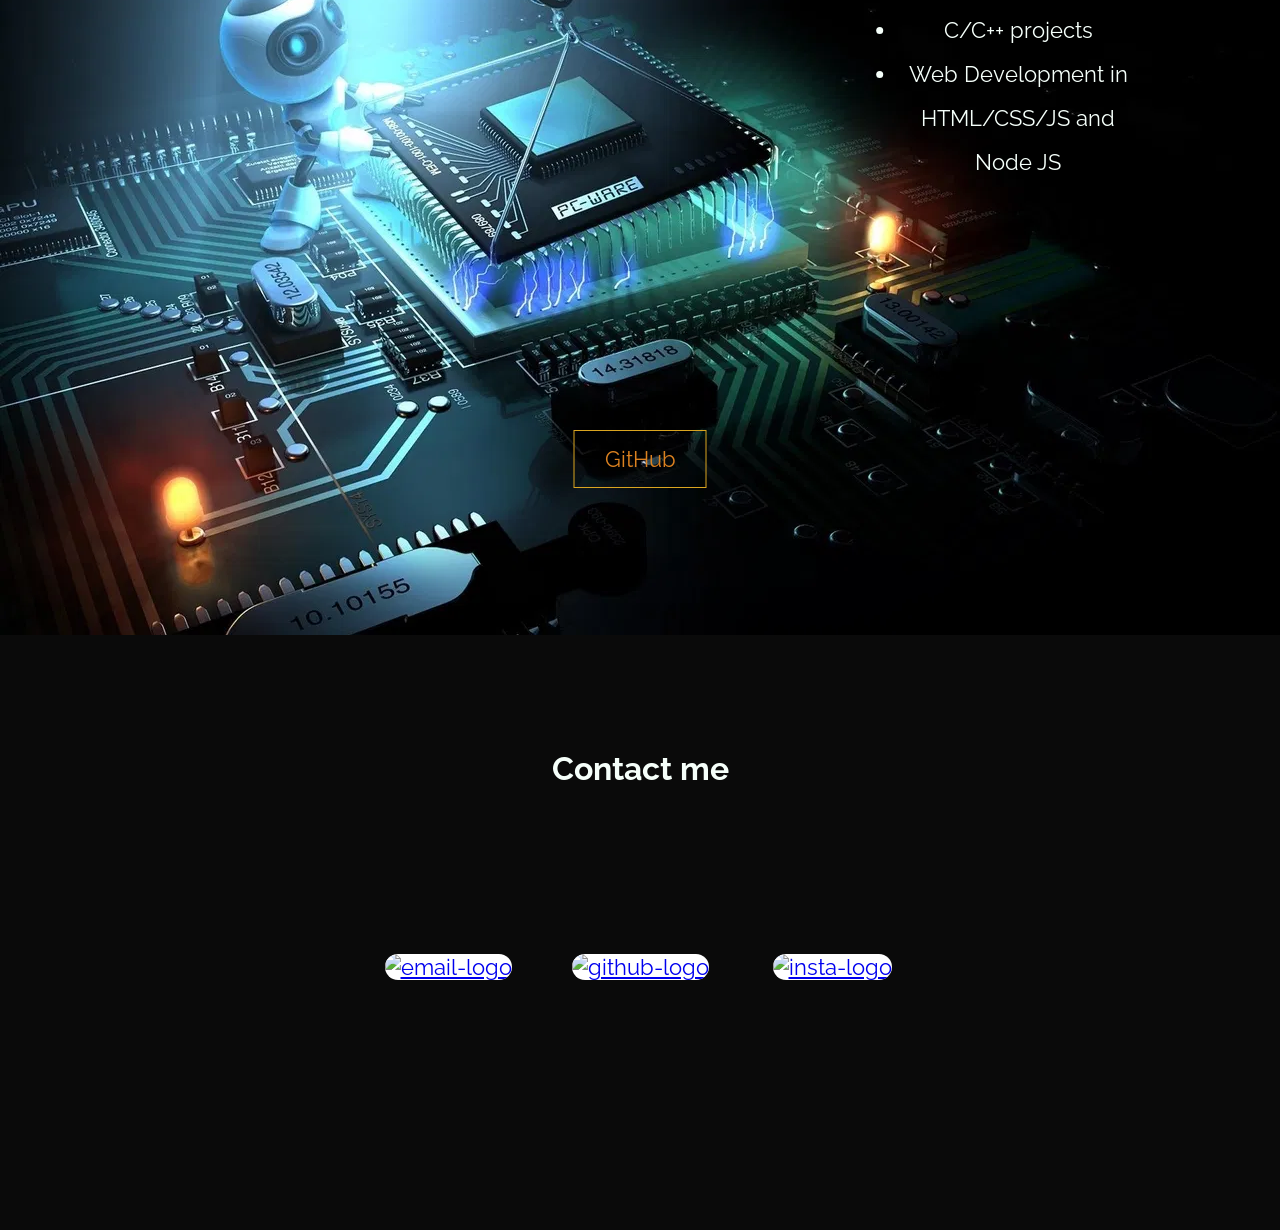
==== commit 76db8032: "fixed the robot image and updated the project bullets" ====
--- a/index.html
+++ b/index.html
@@ -34,14 +34,13 @@
 	
 	<div class="portfolio-info" id="portfolio-info-id">
 	  <img src="processor-robot.jpg">
-	  	  <div class="portfolio-info-contents">
-	    <p> You can take a taste of my work on GitHub, mainly consisting of: <br>
-		<ul>
-		  <li>C/C++ projects</li>
-		  <li>Html/Css/js Projects</li>		  
-		  <li>Java Discord Bot</li>
-		</ul>
-		</p>
+	  <div class="portfolio-info-contents">
+      <p> You can take a taste of my work on GitHub, mainly consisting of: <br>
+        <ul>
+        <li>C/C++ projects</li>
+        <li>Web Development in HTML/CSS/JS and Node JS</li>
+        </ul>
+      </p>
 	  </div>
 	  
 	  <a class= "github-box" target="_blank" href="https://github.com/Mavioux">GitHub</a>
--- a/style.css
+++ b/style.css
@@ -156,6 +156,11 @@
 	width: 100%;
 	z-index: 100;
 	min-width: 1185px;
+
+}
+
+.portfolio-info img {
+	width: 100%;
 }
 
 .portfolio-info-contents {
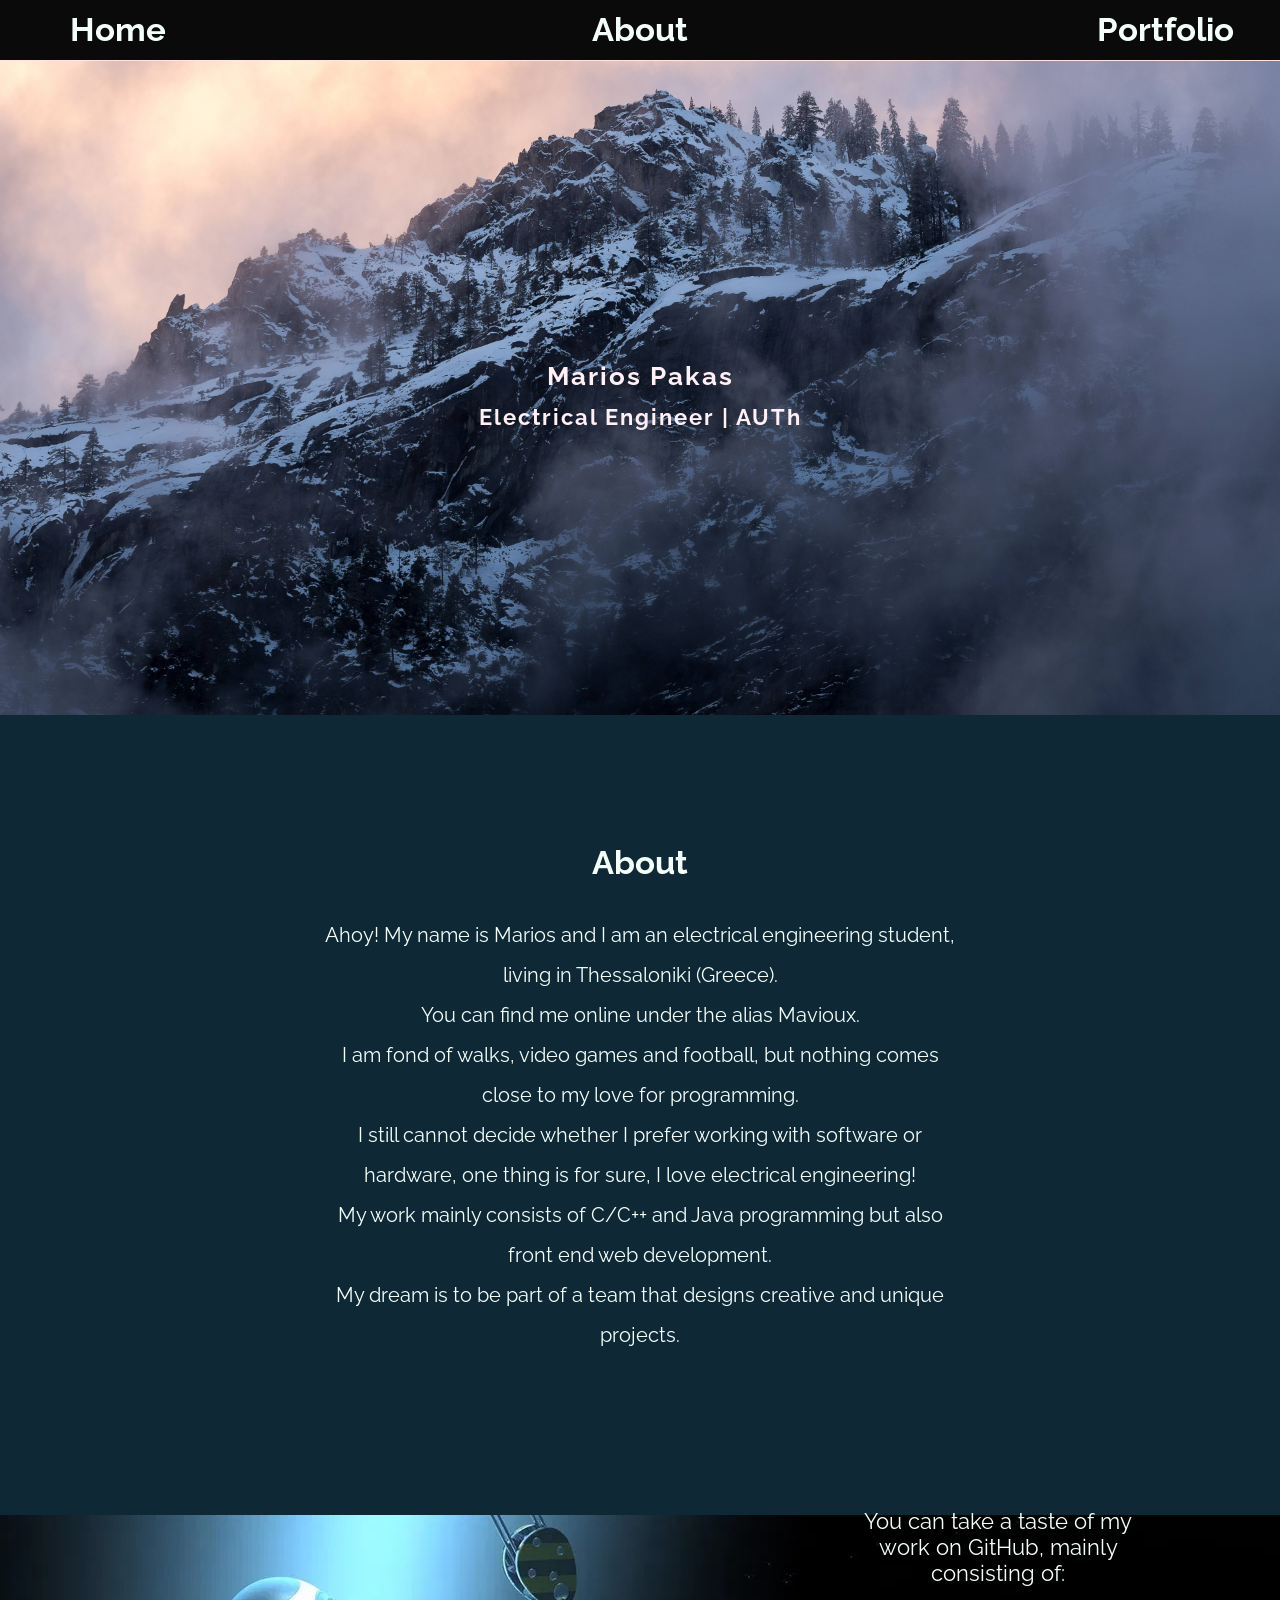
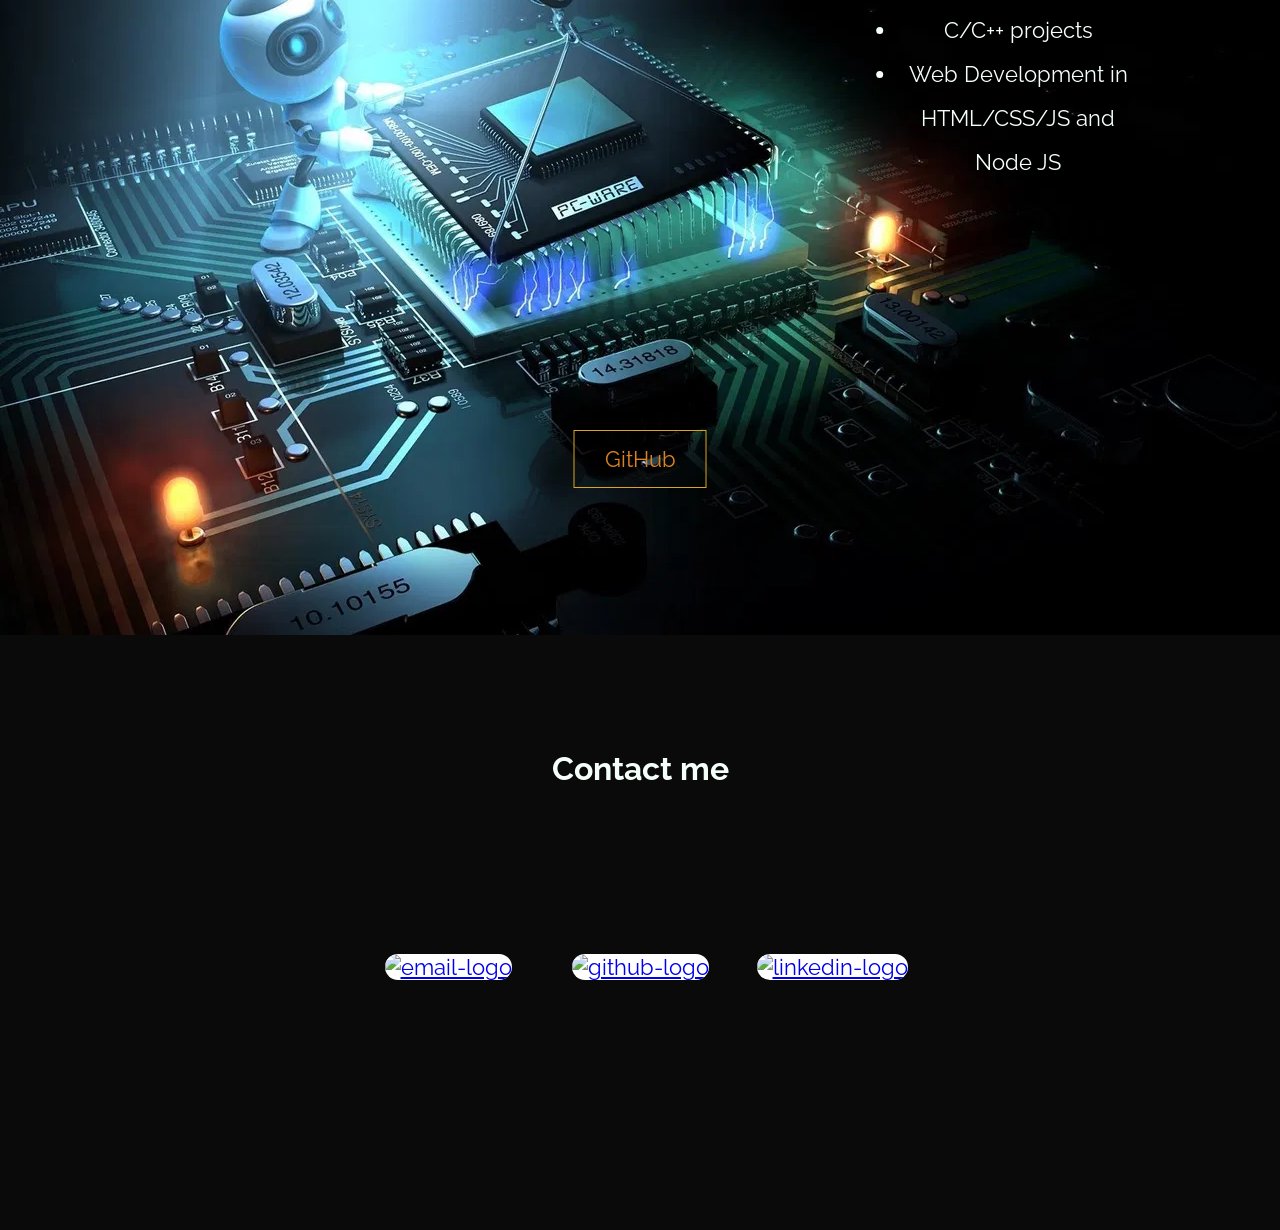
==== commit c60c05d8: "Added linkedin instead of instagram" ====
--- a/index.html
+++ b/index.html
@@ -58,7 +58,7 @@
 			<a target="_blank" href="https://github.com/Mavioux"><img src="https://image.flaticon.com/icons/svg/25/25231.svg" alt="github-logo"></a>
 		</div>
 		<div class="github-logo">
-			<a target="_blank" href="https://www.instagram.com/mavioux/"><img src="https://img.freepik.com/free-vector/instagram-icon_1057-2227.jpg?size=338&ext=jpg" alt="insta-logo"></a>
+			<a target="_blank" href="https://www.linkedin.com/in/mavioux/"><img src="https://img.icons8.com/ios/452/linkedin.png" alt="linkedin-logo"></a>
 		</div>
 	  </div>
 	</div>
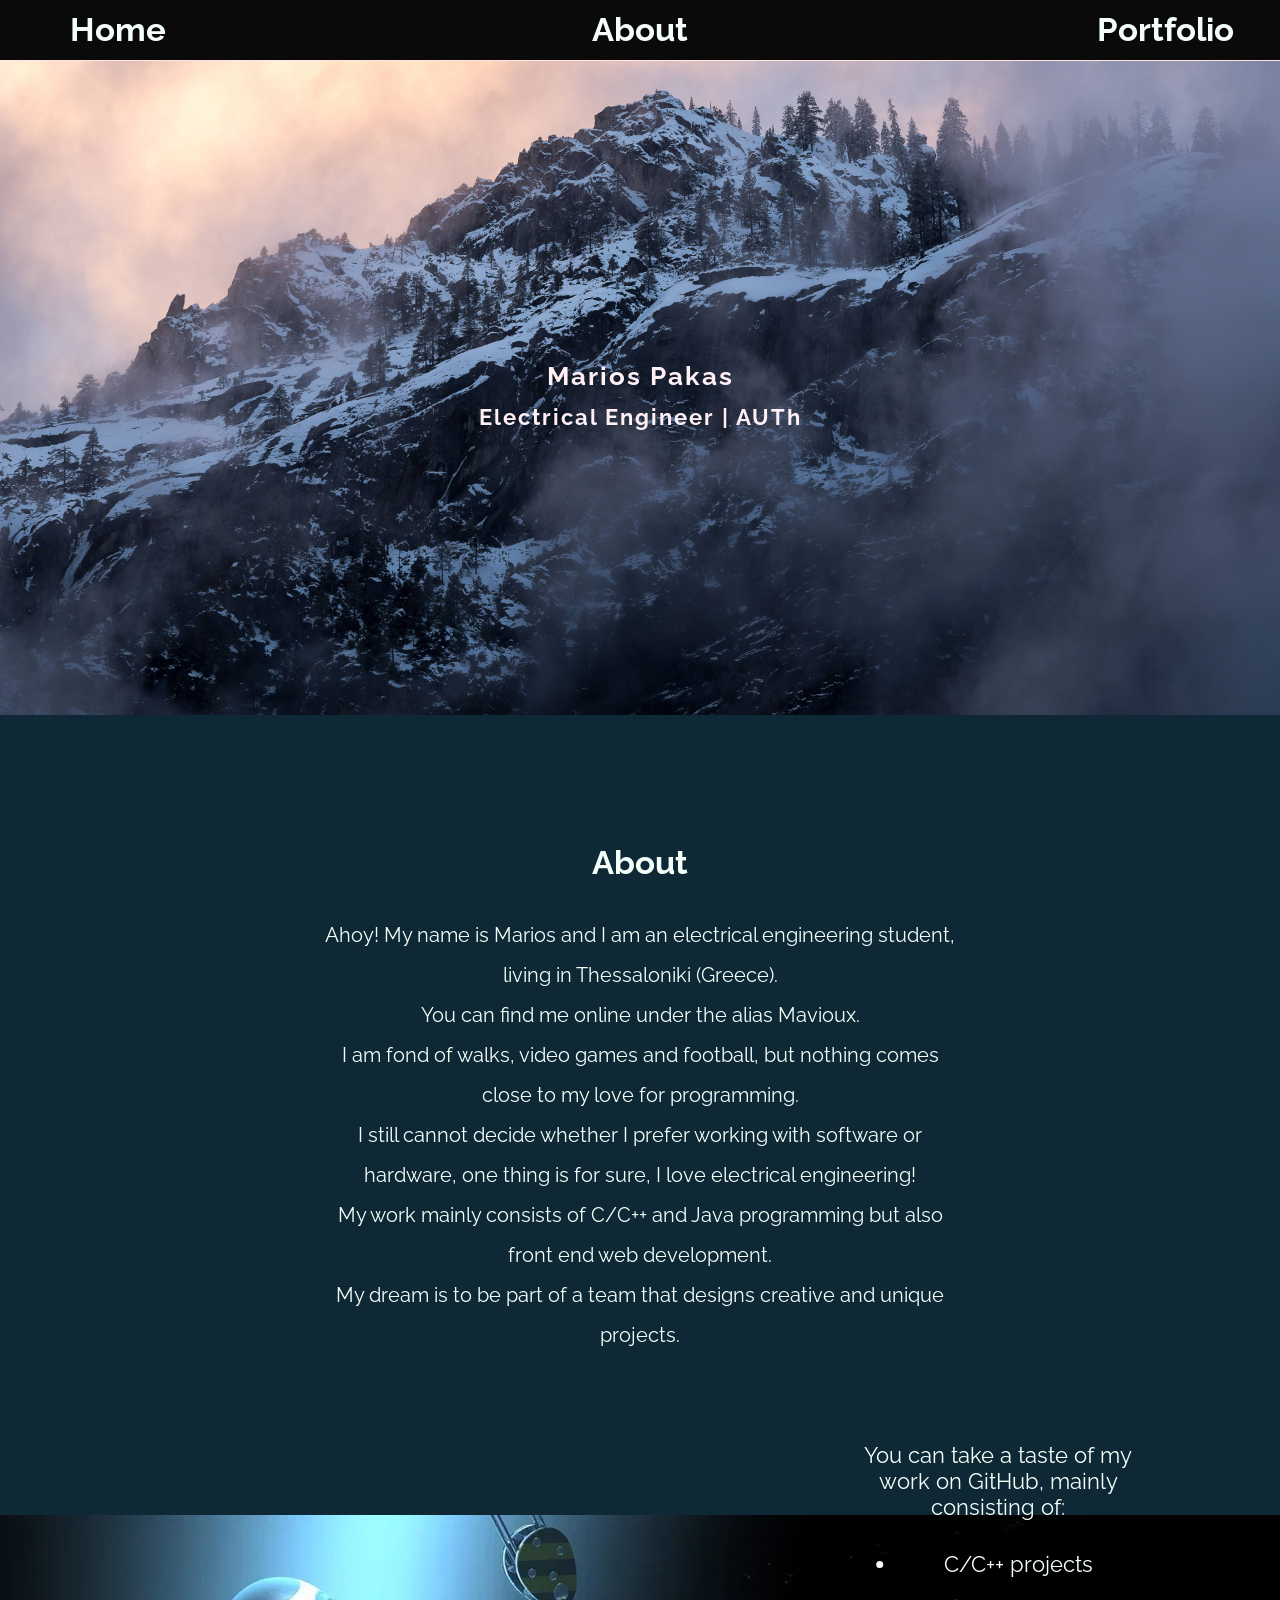
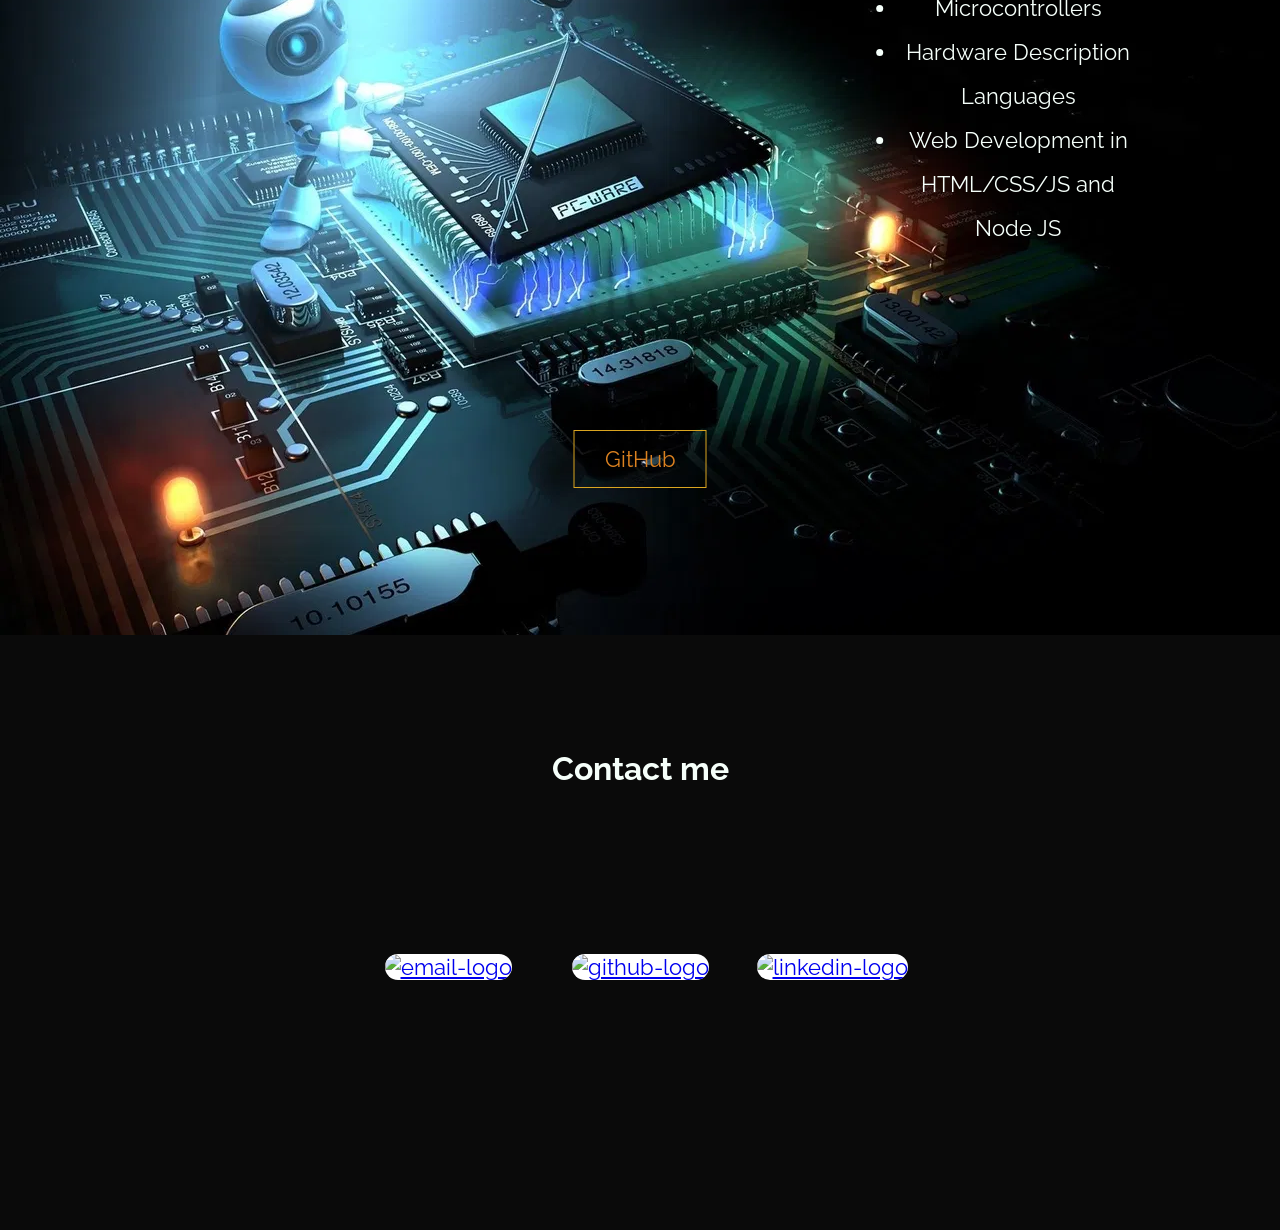
==== commit 970398f3: "Update github logo and github projects" ====
--- a/index.html
+++ b/index.html
@@ -38,7 +38,9 @@
       <p> You can take a taste of my work on GitHub, mainly consisting of: <br>
         <ul>
         <li>C/C++ projects</li>
-        <li>Web Development in HTML/CSS/JS and Node JS</li>
+	<li>Microcontrollers</li>
+	<li>Hardware Description Languages</li>
+	<li>Web Development in HTML/CSS/JS and Node JS</li>
         </ul>
       </p>
 	  </div>
@@ -55,7 +57,7 @@
 			<a target="_blank" href="mailto:pakmarios@gmail.com"><img src="https://img.freepik.com/free-icon/email-envelope-outline-shape-with-rounded-corners_318-49938.jpg?size=338&ext=jpg" alt="email-logo"></a>
 		</div>
 		<div class="github-logo">
-			<a target="_blank" href="https://github.com/Mavioux"><img src="https://image.flaticon.com/icons/svg/25/25231.svg" alt="github-logo"></a>
+			<a target="_blank" href="https://github.com/Mavioux"><img src="https://upload.wikimedia.org/wikipedia/commons/thumb/9/91/Octicons-mark-github.svg/2048px-Octicons-mark-github.svg.png" alt="github-logo"></a>
 		</div>
 		<div class="github-logo">
 			<a target="_blank" href="https://www.linkedin.com/in/mavioux/"><img src="https://img.icons8.com/ios/452/linkedin.png" alt="linkedin-logo"></a>
@@ -67,4 +69,4 @@
 	<script src="script.js"></script>
 	
   </body>
-</html>+</html>
